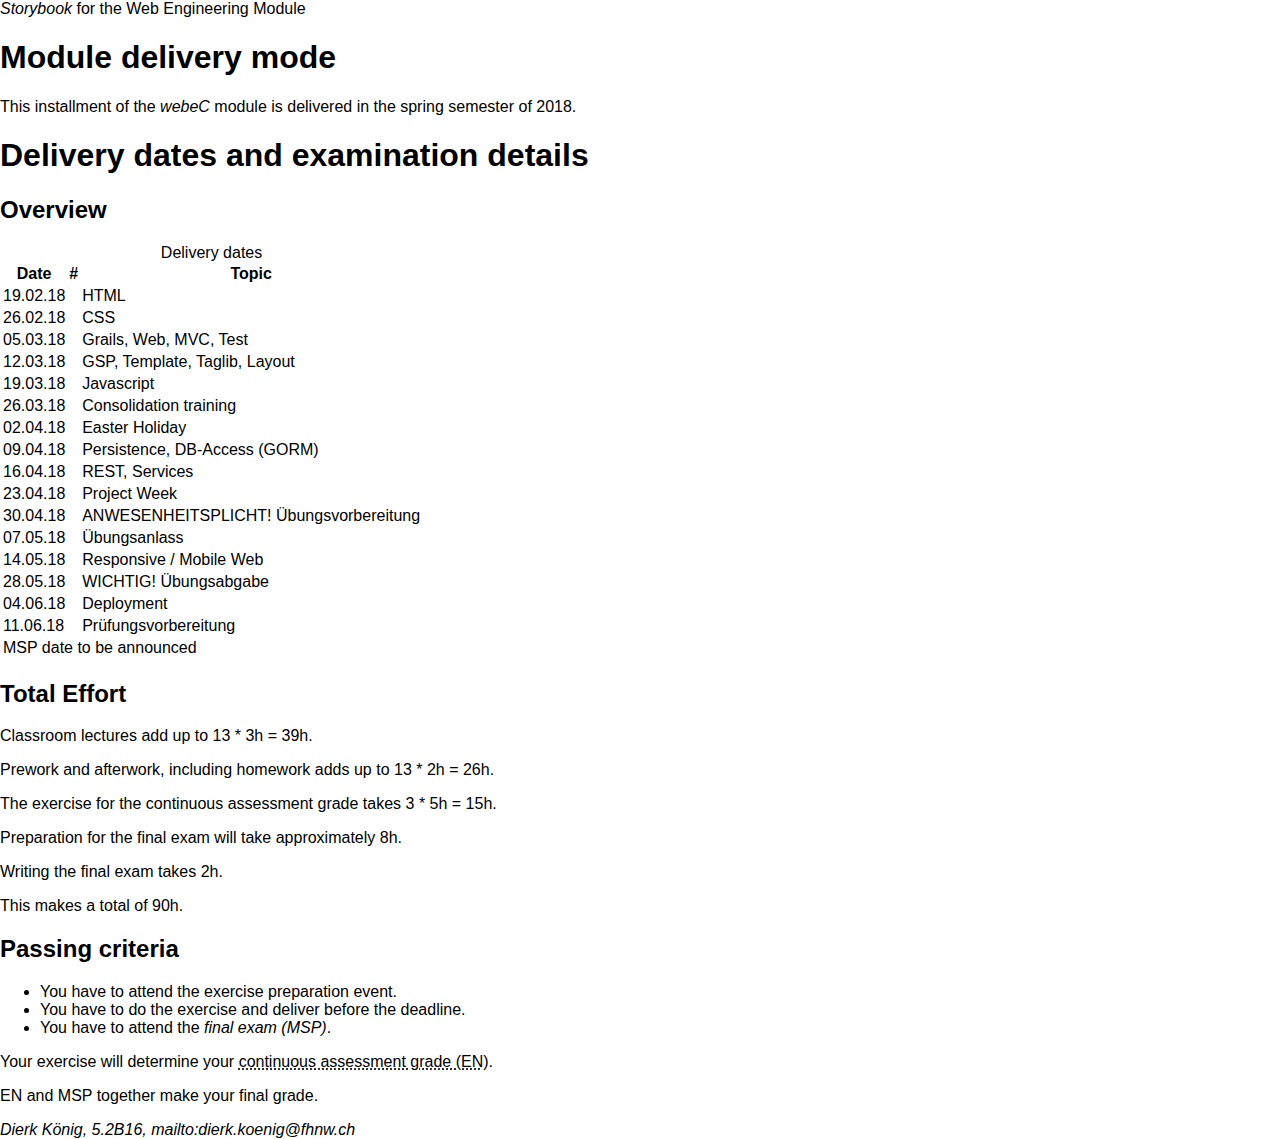
==== storybook_grid.html @ 162bb647 "new file for Grid Structured layout" ====
<!DOCTYPE html>
<html>
<head>
    <meta charset="UTF-8">
    <title>Storybook for the Web Engineering Module</title>

    <style>
      * {
        font-family: sans-serif;
      }
      body {
        margin: 0;
        border: 0;
      }


    </style>
</head>
<body>
<header>
    <dfn title="Drehbuch">Storybook</dfn> for the Web Engineering Module
</header>
<main>
    <section id="context">
        <h1>Module delivery mode</h1>
        <p> This installment of the <dfn title="WebEngineering">webeC</dfn> module is
            delivered in the spring semester of 2018.
        </p>
    </section>

    <section id="content">
        <h1>Delivery dates and examination details</h1>
        <article>
            <h2>Overview</h2>
            <table>
                <caption>Delivery dates</caption>
                <thead>
                  <tr><th> Date   </th><th>  # </th><th>Topic</th></tr>
                </thead>
                <tbody>
                  <tr><td>19.02.18</td><td></td><td>HTML</td></tr>
                  <tr><td>26.02.18</td><td></td><td>CSS</td></tr>
                  <tr><td>05.03.18</td><td></td><td>Grails, Web, MVC, Test</td></tr>
                  <tr><td>12.03.18</td><td></td><td>GSP, Template, Taglib, Layout</td></tr>
                  <tr><td>19.03.18</td><td></td><td>Javascript</td></tr>
                  <tr><td>26.03.18</td><td></td><td>Consolidation training</td></tr>
                  <tr class="holiday"><td>02.04.18</td><td></td><td>Easter Holiday</td></tr>
                  <tr><td>09.04.18</td><td></td><td>Persistence, DB-Access (GORM)</td></tr>
                  <tr><td>16.04.18</td><td></td><td>REST, Services</td></tr>
                  <tr class="holiday"><td>23.04.18</td><td></td><td>Project Week</td></tr>
                  <tr class="highlight"><td>30.04.18</td><td></td><td>ANWESENHEITSPLICHT! Übungsvorbereitung</td></tr>
                  <tr><td>07.05.18</td><td></td><td>Übungsanlass</td></tr>
                  <tr><td>14.05.18</td><td></td><td>Responsive / Mobile Web</td></tr>
                  <tr class="highlight"><td>28.05.18</td><td></td><td>WICHTIG! Übungsabgabe</td></tr>
                  <tr><td>04.06.18</td><td></td><td>Deployment</td></tr>
                  <tr><td>11.06.18</td><td></td><td>Prüfungsvorbereitung</td></tr>
                </tbody>
                <tfoot><tr><td colspan="3"> MSP date to be announced</td> </tr></tfoot>
            </table>
        </article>
        <article>
            <h2> Total Effort</h2>
            <p> Classroom lectures add up to <code>13 * 3h = 39h</code>.</p>
            <p> Prework and afterwork, including homework adds up to <code>13 * 2h = 26h</code>.</p>
            <p> The exercise for the continuous assessment grade takes <code>3 * 5h = 15h</code>.</p>
            <p> Preparation for the final exam will take approximately <code>8h</code>.</p>
            <p> Writing the final exam takes <code>2h</code>.</p>
            <p> This makes a total of <code>90h</code>.</p>
        </article>
        <article id="criteria" style="display:hidden;">
            <h2> Passing criteria </h2>
            <ul>
                <li>You have to attend the exercise preparation event.</li>
                <li>You have to do the exercise and deliver before the deadline.</li>
                <li>You have to attend the <dfn title="Modulschlussprüfung">final exam (MSP)</dfn>.</li>
            </ul>
            <p> Your exercise will determine your <abbr title="Erfahrungsnote">continuous assessment grade (EN)</abbr>. </p>
            <p> EN and MSP together make your final grade. </p>

        </article>
    </section>
</main>
<footer>
    <address>Dierk König, 5.2B16, mailto:dierk.koenig@fhnw.ch</address>
</footer>
</body>
</html>
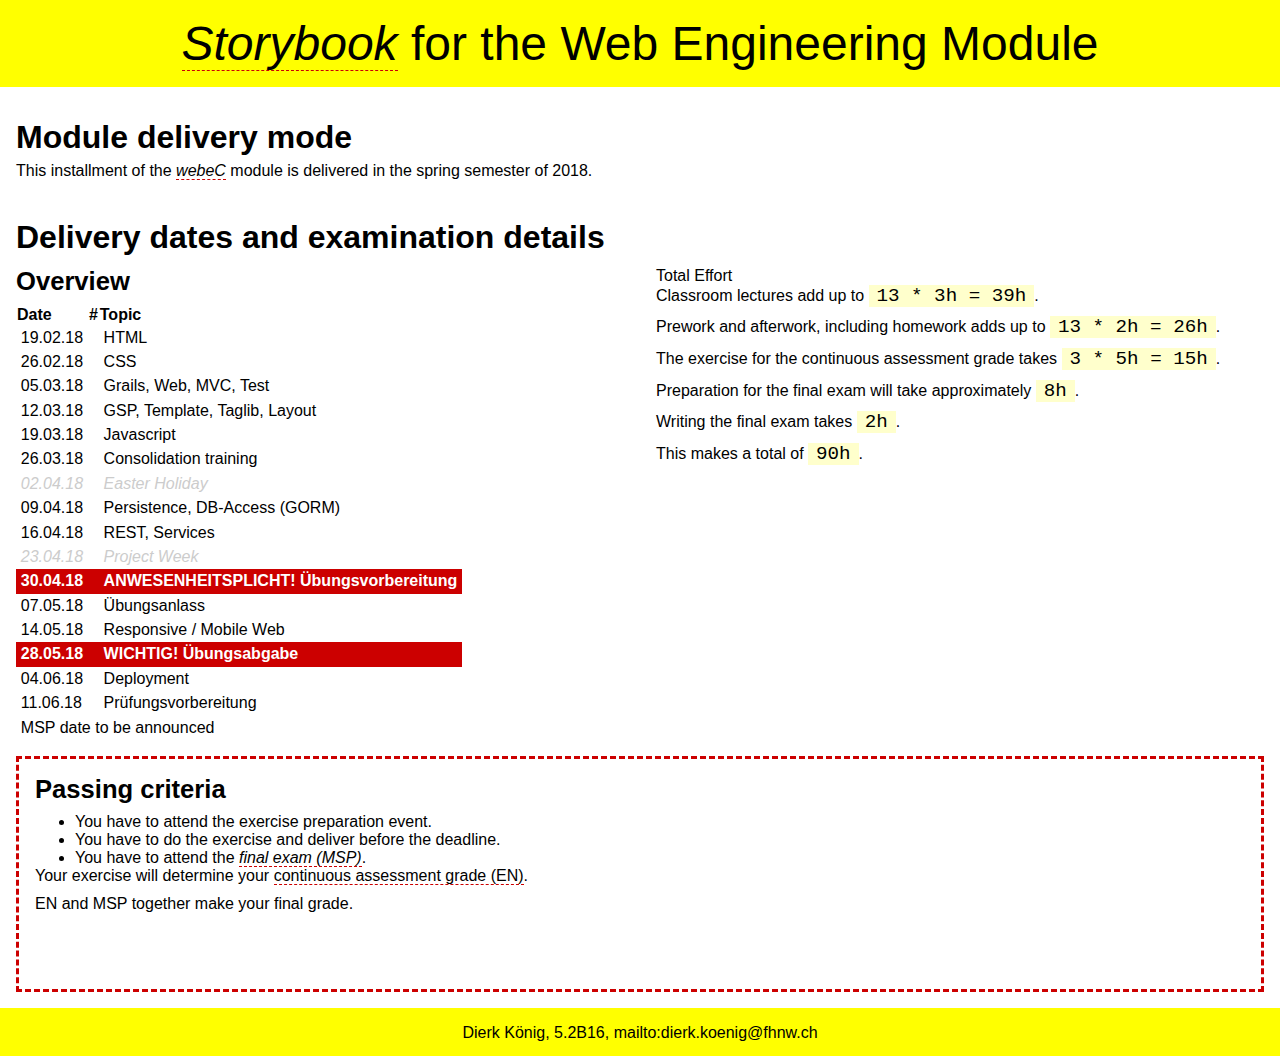
==== commit 9ffb6480: "added css for grid structure" ====
--- a/storybook_grid.html
+++ b/storybook_grid.html
@@ -7,13 +7,112 @@
     <style>
       * {
         font-family: sans-serif;
+          margin: 0;
+          border: 0;
       }
-      body {
-        margin: 0;
-        border: 0;
+      /* layout structuring */
+      #content {
+        display: grid;
+        grid-template: 2rem 1rem 2fr 1rem 1fr 1rem / 1rem 1fr 2rem 1fr 1rem ;
       }
 
+      #content h1 {
+        grid-column: 2 / 6;
+      }
+      #content article:nth-child(2) {
+        grid-column: 2 / 3;
+        grid-row: 3 / 4;
+      }
 
+      #content article:nth-child(3) {
+        grid-column: 4 / 5;
+        grid-row: 3 / 4;
+      }
+      #content article:last-child {
+        grid-column: 2 / 5;
+        grid-row: 5 / 6;
+      }
+
+      /* header and footer */
+
+      header, footer {
+        background-color: #ffff00;
+        text-align: center;
+      }
+
+      header {
+        padding: 1rem 0;
+        font-size: 3rem;
+      }
+
+      footer {
+        height: 3rem;
+      }
+      footer address{
+        padding-top: 1rem;
+        font-style: normal;
+      }
+
+      h1 {
+        font-size: 2rem;
+      }
+      h2 {
+        font-size: 1.6rem;
+        padding-bottom: 0.6rem;
+      }
+
+      code {
+        font-family: monospace;
+        font-size: 1.2rem;
+        display:inline-block;
+        background-color: #ffffcc;
+        padding: 0 0.5rem;
+      }
+      article p{
+        padding-bottom: 0.6rem;
+      }
+      /* Context styling */
+      #context {
+        padding: 2rem 0;
+      }
+      #context h1{
+        padding: 0 1rem;
+      }
+      #context p {
+        padding: 0.4rem 1rem;
+      }
+      /*content styling */
+      dfn, abbr {
+        text-decoration: none;
+        border-bottom: 0.1rem dashed #cc0000;
+      }
+
+      .holiday {
+        color: #ccc;
+        font-style: italic;
+      }
+      .highlight{
+        background-color: #cc0000;
+        color: white;
+        font-weight: bold;
+      }
+      table {
+        border-collapse:collapse;
+      }
+      caption {display: none;}
+      th {text-align: left;}
+      td {padding: 0.2rem 0.3rem;}
+      tr.highlight:hover td {
+        color: black;
+        background-color: #ffff00;
+      }
+      article {
+        min-width: 17rem;
+      }
+      article:last-child {
+        border: 0.2rem dashed #cc0000;
+        padding: 1rem;
+      }
     </style>
 </head>
 <body>
@@ -58,7 +157,7 @@
                 <tfoot><tr><td colspan="3"> MSP date to be announced</td> </tr></tfoot>
             </table>
         </article>
-        <article>
+        <article
             <h2> Total Effort</h2>
             <p> Classroom lectures add up to <code>13 * 3h = 39h</code>.</p>
             <p> Prework and afterwork, including homework adds up to <code>13 * 2h = 26h</code>.</p>
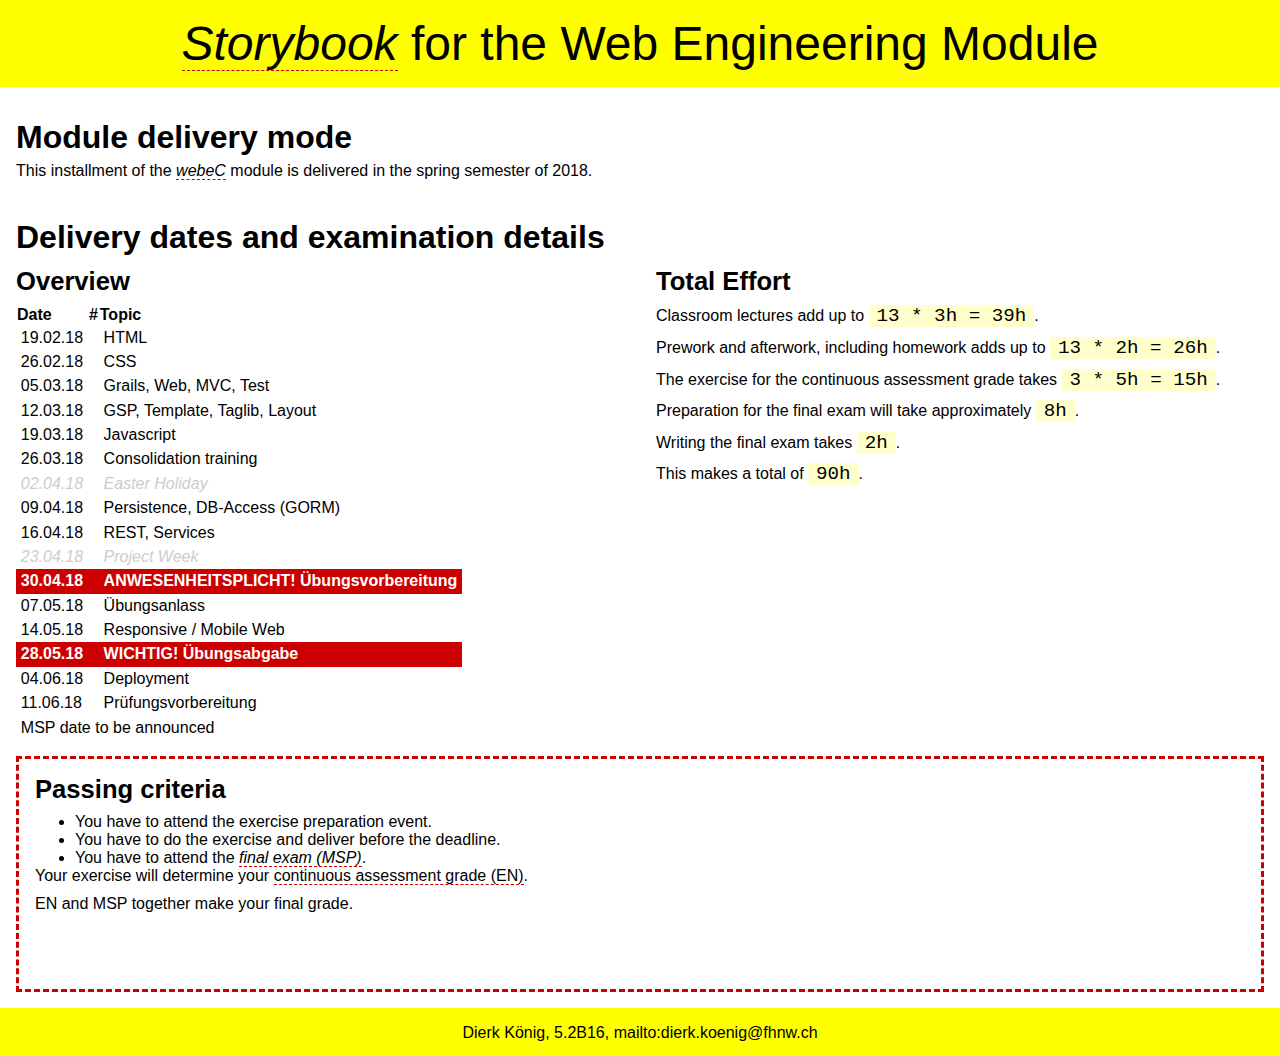
==== commit fd40a32f: "Update storybook_grid.html" ====
--- a/storybook_grid.html
+++ b/storybook_grid.html
@@ -157,7 +157,7 @@
                 <tfoot><tr><td colspan="3"> MSP date to be announced</td> </tr></tfoot>
             </table>
         </article>
-        <article
+        <article>
             <h2> Total Effort</h2>
             <p> Classroom lectures add up to <code>13 * 3h = 39h</code>.</p>
             <p> Prework and afterwork, including homework adds up to <code>13 * 2h = 26h</code>.</p>
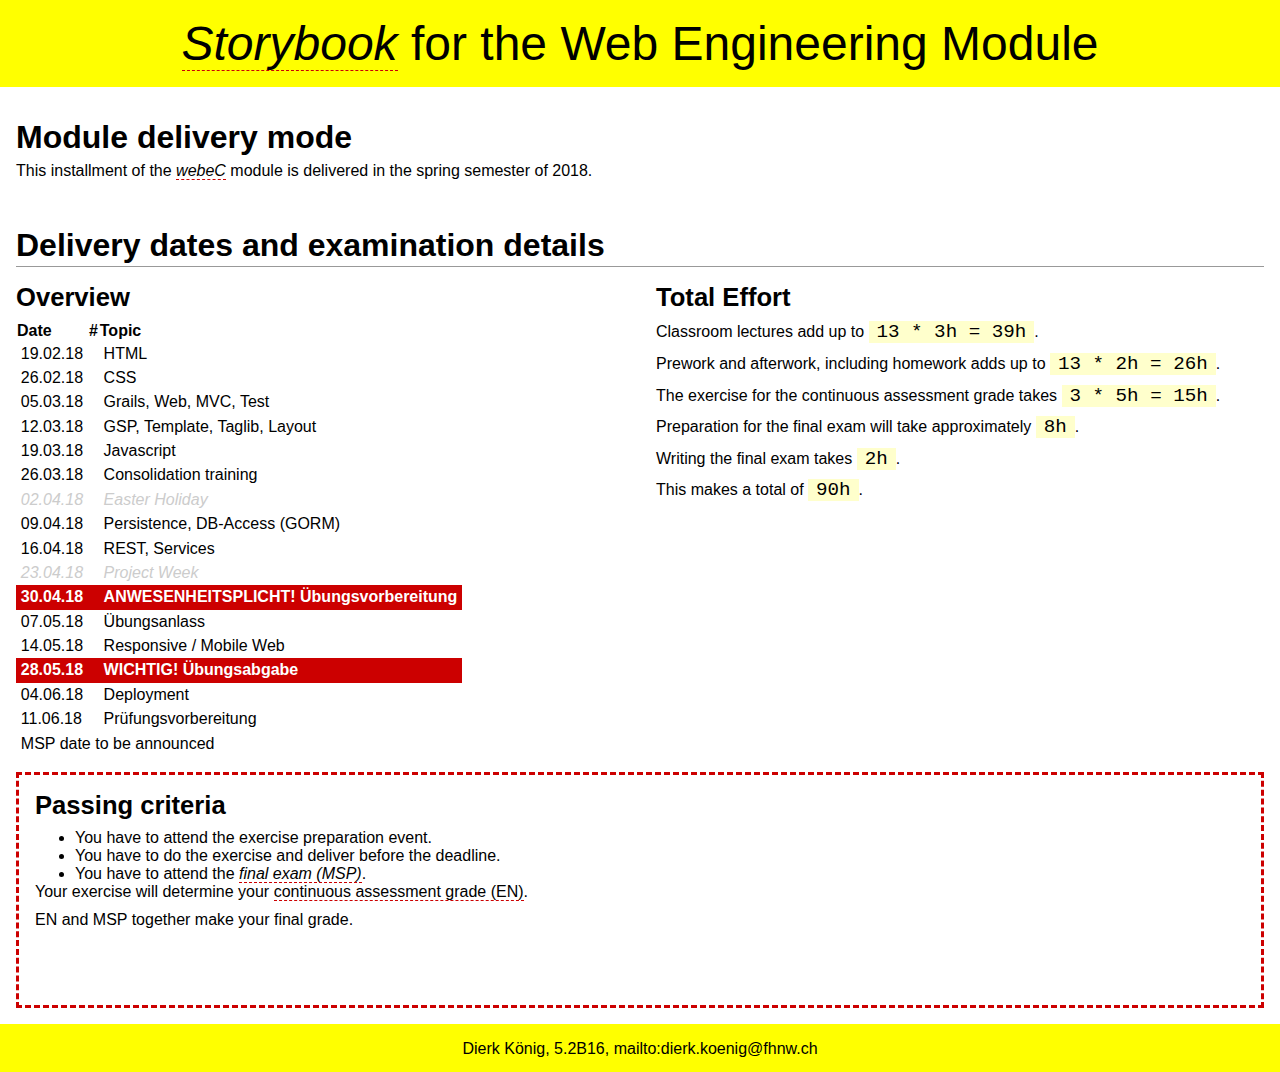
==== commit 033ad527: "css updates" ====
--- a/storybook_grid.html
+++ b/storybook_grid.html
@@ -10,14 +10,14 @@
           margin: 0;
           border: 0;
       }
-      /* layout structuring */
+      /* Grid Layout structuring */
       #content {
         display: grid;
-        grid-template: 2rem 1rem 2fr 1rem 1fr 1rem / 1rem 1fr 2rem 1fr 1rem ;
+        grid-template: 3rem 1rem 2fr 1rem 1fr 1rem / 1rem 1fr 2rem 1fr 1rem ;
       }
 
       #content h1 {
-        grid-column: 2 / 6;
+        grid-column: 2 / 5;
       }
       #content article:nth-child(2) {
         grid-column: 2 / 3;
@@ -33,18 +33,15 @@
         grid-row: 5 / 6;
       }
 
-      /* header and footer */
-
+      /* header and footer, some general tags */
       header, footer {
         background-color: #ffff00;
         text-align: center;
       }
-
       header {
         padding: 1rem 0;
         font-size: 3rem;
       }
-
       footer {
         height: 3rem;
       }
@@ -52,7 +49,6 @@
         padding-top: 1rem;
         font-style: normal;
       }
-
       h1 {
         font-size: 2rem;
       }
@@ -60,7 +56,10 @@
         font-size: 1.6rem;
         padding-bottom: 0.6rem;
       }
-
+      dfn, abbr {
+        text-decoration: none;
+        border-bottom: 0.1rem dashed #cc0000;
+      }
       code {
         font-family: monospace;
         font-size: 1.2rem;
@@ -68,48 +67,49 @@
         background-color: #ffffcc;
         padding: 0 0.5rem;
       }
-      article p{
+      article p {
         padding-bottom: 0.6rem;
       }
+
       /* Context styling */
       #context {
         padding: 2rem 0;
       }
-      #context h1{
+      #context h1 {
         padding: 0 1rem;
       }
       #context p {
         padding: 0.4rem 1rem;
       }
-      /*content styling */
-      dfn, abbr {
-        text-decoration: none;
-        border-bottom: 0.1rem dashed #cc0000;
-      }
 
-      .holiday {
+      /* Content styling */
+      #content .holiday {
         color: #ccc;
         font-style: italic;
       }
-      .highlight{
+      #content .highlight{
         background-color: #cc0000;
         color: white;
         font-weight: bold;
       }
-      table {
+      #content h1 {
+        border-bottom: 0.1rem solid #999;
+        padding: 0.5rem 0;
+      }
+      #content table {
         border-collapse:collapse;
       }
-      caption {display: none;}
-      th {text-align: left;}
-      td {padding: 0.2rem 0.3rem;}
-      tr.highlight:hover td {
+      #content caption {display: none;}
+      #content th {text-align: left;}
+      #content td {padding: 0.2rem 0.3rem;}
+      #content tr.highlight:hover td {
         color: black;
         background-color: #ffff00;
       }
-      article {
+      #content article {
         min-width: 17rem;
       }
-      article:last-child {
+      #content article:last-child {
         border: 0.2rem dashed #cc0000;
         padding: 1rem;
       }
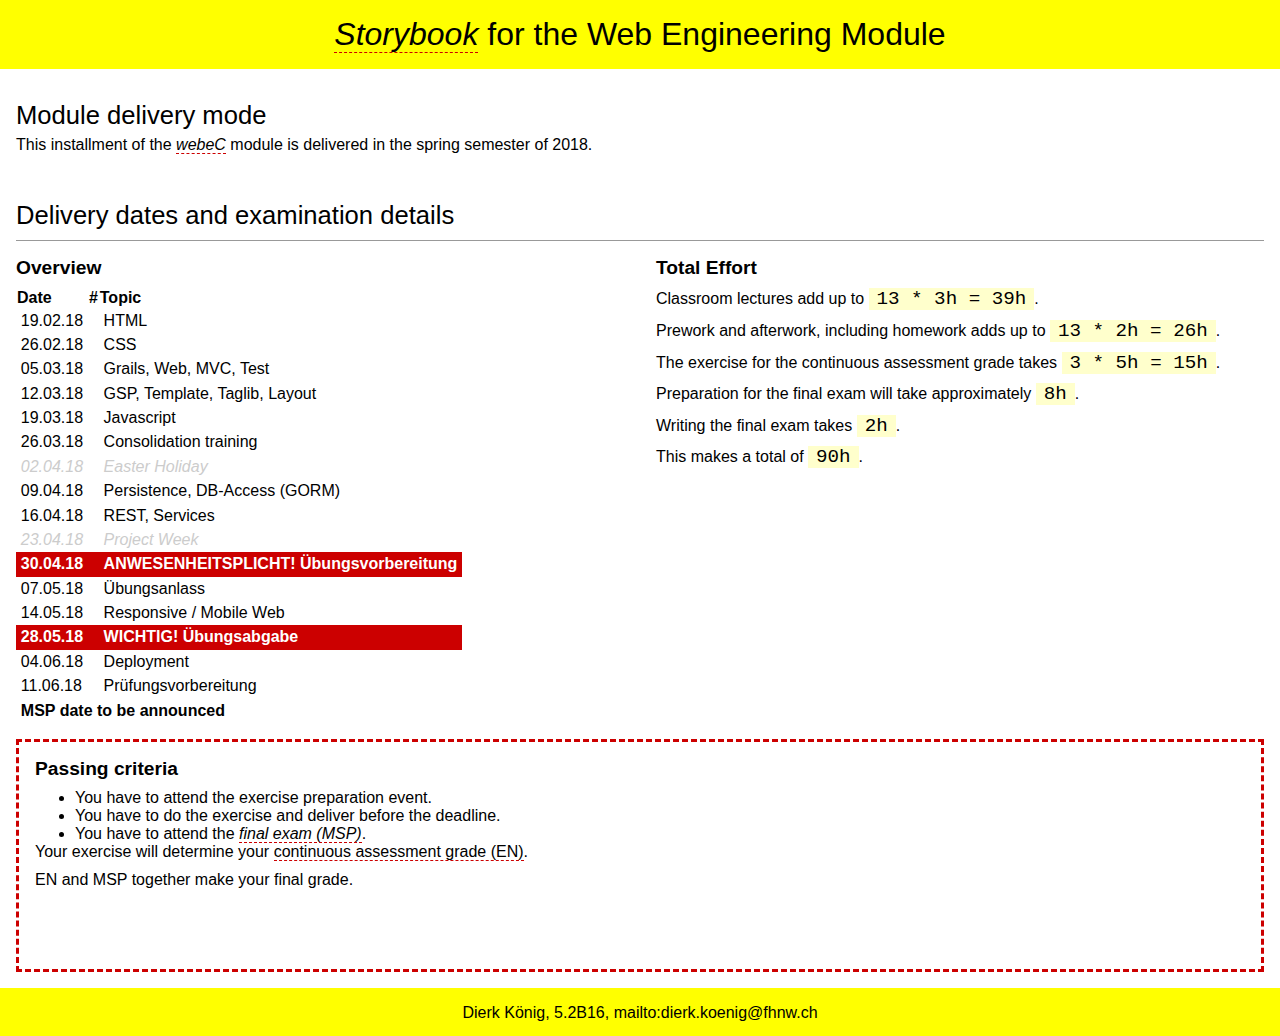
==== commit 5ff1ea1b: "Update storybook_grid.html" ====
--- a/storybook_grid.html
+++ b/storybook_grid.html
@@ -6,7 +6,7 @@
 
     <style>
       * {
-        font-family: sans-serif;
+          font-family: sans-serif;
           margin: 0;
           border: 0;
       }
@@ -40,7 +40,7 @@
       }
       header {
         padding: 1rem 0;
-        font-size: 3rem;
+        font-size: 2rem;
       }
       footer {
         height: 3rem;
@@ -50,10 +50,11 @@
         font-style: normal;
       }
       h1 {
-        font-size: 2rem;
+        font-size: 1.6rem;
+        font-weight: normal;
       }
       h2 {
-        font-size: 1.6rem;
+        font-size: 1.2rem;
         padding-bottom: 0.6rem;
       }
       dfn, abbr {
@@ -102,6 +103,7 @@
       #content caption {display: none;}
       #content th {text-align: left;}
       #content td {padding: 0.2rem 0.3rem;}
+      #content td[colspan="3"] {font-weight: bold;}
       #content tr.highlight:hover td {
         color: black;
         background-color: #ffff00;
